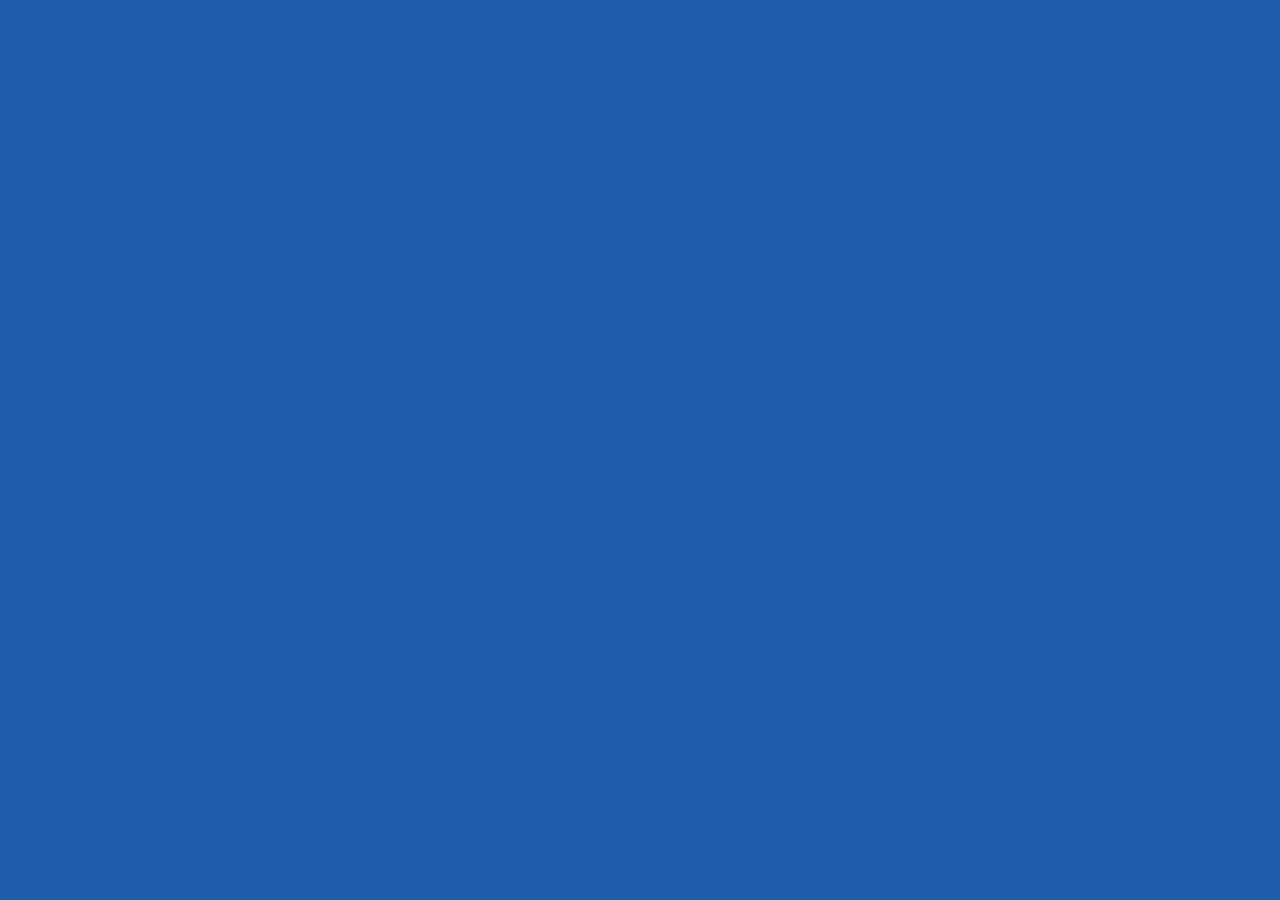
==== index.html @ 23d186cd "Ajout backend + fichiers front-end" ====
<!DOCTYPE html>
<html lang="fr">
    <head>
        <meta charset="UTF-8">
        <meta name="viewport" content="width=device-width, initial-scale=1.0">
        <meta name="description" content="">
        
        <link rel="stylesheet" href="css/main.css">
        <title>Document</title>
    </head>
    <body>
    
    </body>
</html>
---- css/main.css ----
body {
  background-color: #205ba7; }
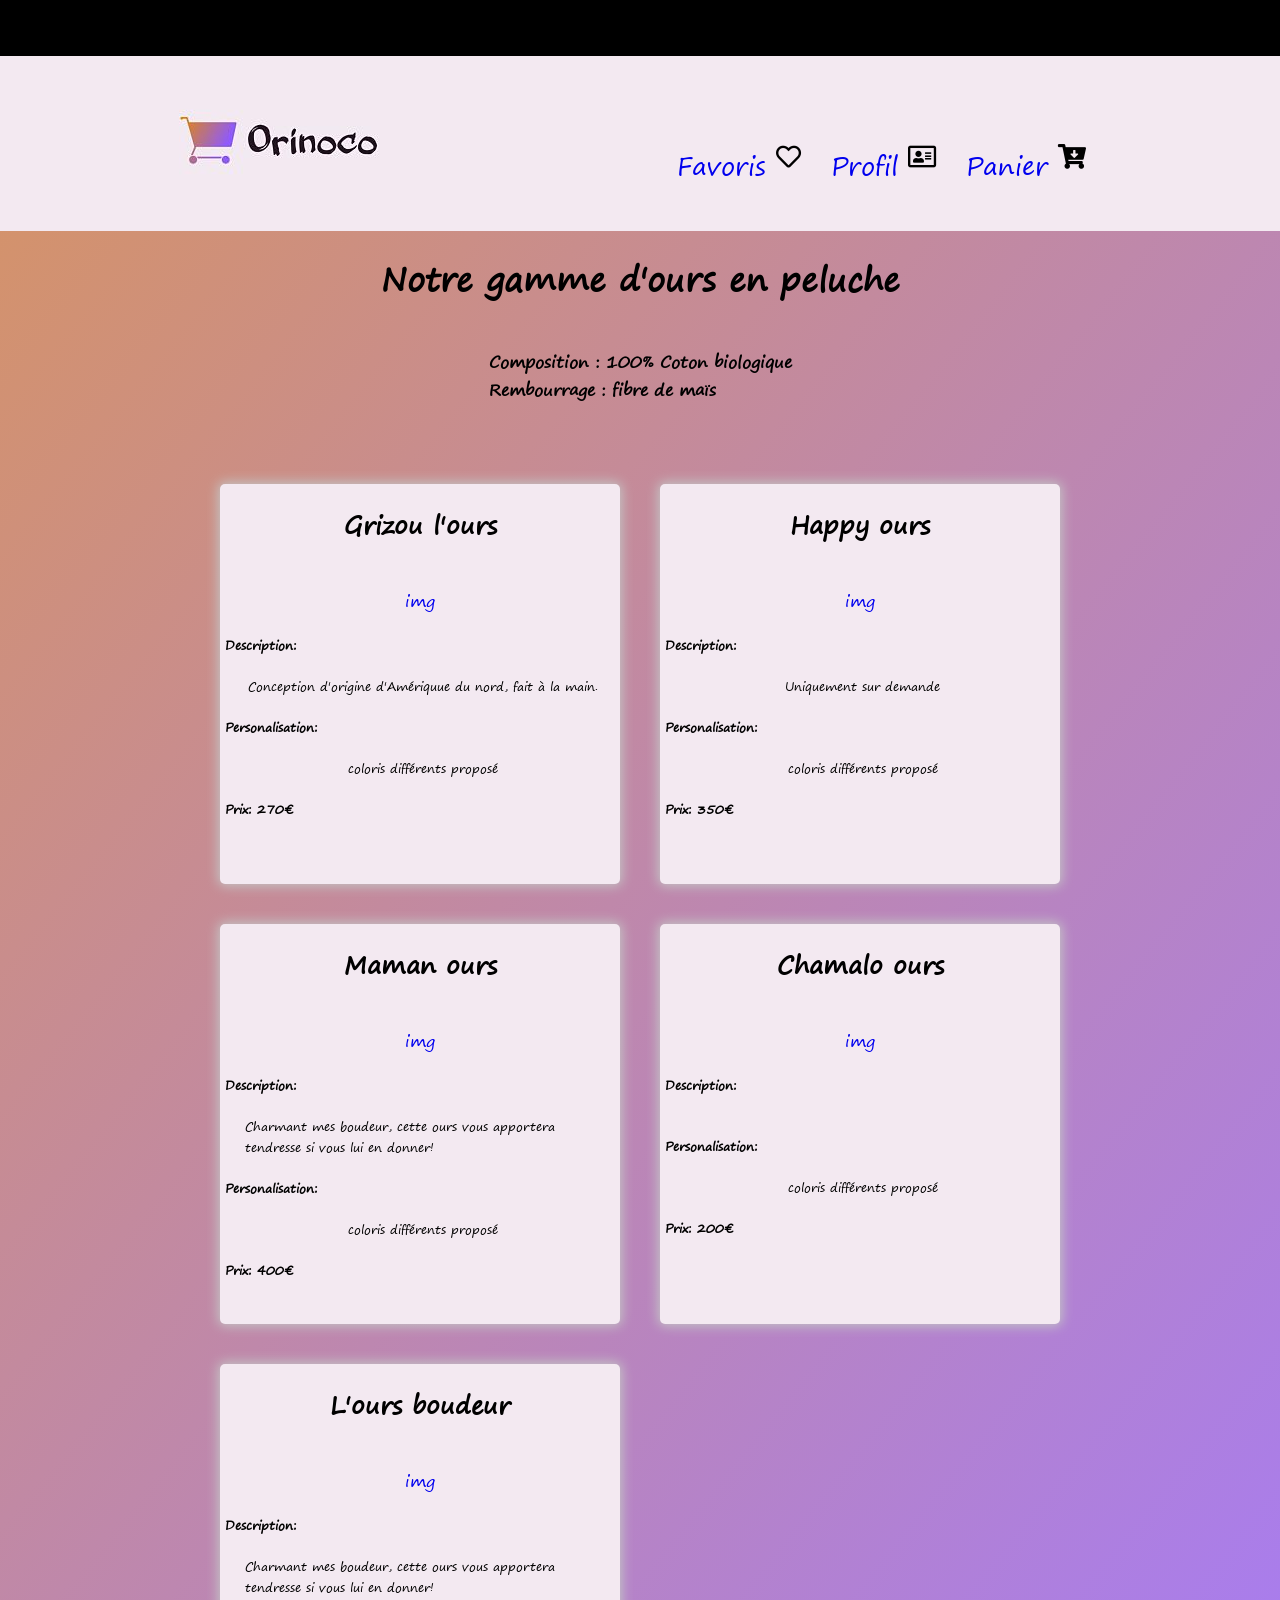
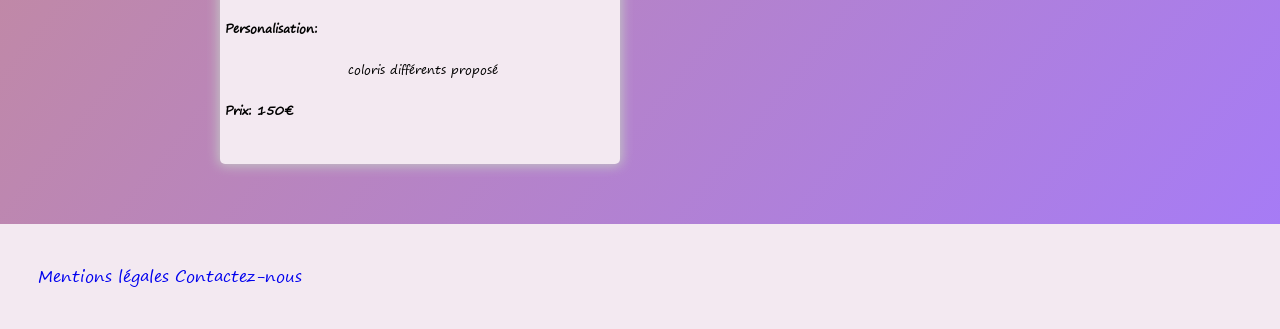
==== commit ed1d4a8b: "Ajout front-end" ====
--- a/index.html
+++ b/index.html
@@ -3,12 +3,110 @@
     <head>
         <meta charset="UTF-8">
         <meta name="viewport" content="width=device-width, initial-scale=1.0">
-        <meta name="description" content="">
+        <meta name="description" content="Orinoco le site spécialisé dans l'artisanat des ours en peluche 100% coton biologique">
+        <link rel="shortcut icon" type="img/jpg" href="img/favicon.jpg">
+        <link rel="stylesheet" href="https://use.fontawesome.com/releases/v5.14.0/css/all.css" 
+        integrity="sha384-HzLeBuhoNPvSl5KYnjx0BT+WB0QEEqLprO+NBkkk5gbc67FTaL7XIGa2w1L0Xbgc" crossorigin="anonymous">
+        <link rel="stylesheet" href="css/main.css">
         
-        <link rel="stylesheet" href="css/main.css">
-        <title>Document</title>
+        
+        <title>Orinico - Ours en peluche</title>
     </head>
     <body>
-    
+        <div id="main">
+            
+        </div>
+        <header>
+            <figure>
+                <a href="index.html"><img src="img/logo.jpg" alt="Logo de l'entreprise orinoco de conception de peluche"></a>
+            </figure>
+            <nav>
+                <ul class="icon">
+                    <li class="icon__description"><a href="index.html"><p>Favoris</p></a><i class="far fa-heart"></i></li>
+                    <li class="icon__description"><a href="index.html"><p>Profil</p></a><i class="far fa-address-card"></i></li>
+                    <li class="icon__description"><a href="panier.html"><p>Panier</p></a><i class="fas fa-cart-arrow-down"></i></li>
+                </ul>
+            </nav>
+        </header>
+        <main>
+            <h1>Notre gamme d'ours en peluche</h1>
+            <p><b>Composition : 100% Coton biologique<br> 
+               Rembourrage : fibre de maïs</b></p>
+            <ul class="item">
+                <li class="box">
+                    <h2>Grizou l'ours</h2>
+                    <a href="produit.html">
+                        <p>img</p>
+                    </a>
+                    <div class="details">
+                        <h4>Description:</h4>
+                        <p>Conception d'origine d'Amériquue du nord, fait à la main.</p>
+                        <h4>Personalisation:</h4>
+                        <p>coloris différents proposé</p>
+                        <h4>Prix: 270€</h4>
+                    </div>
+                </li>
+                <li class="box">
+                    <h2>Happy ours</h2>
+                    <a href="produit.html">
+                        <p>img</p>
+                    </a>
+                    <div class="details">
+                        <h4>Description:</h4>
+                        <p>Uniquement sur demande</p>
+                        <h4>Personalisation:</h4>
+                        <p>coloris différents proposé</p>
+                        <h4>Prix: 350€</h4>
+                    </div>
+                </li>
+                <li class="box">
+                    <h2>Maman ours</h2>
+                    <a href="produit.html">
+                        <p>img</p>
+                    </a>
+                    <div class="details">
+                        <h4>Description:</h4>
+                        <p>Charmant mes boudeur, cette ours vous apportera tendresse si vous lui en donner!</p>
+                        <h4>Personalisation:</h4>
+                        <p>coloris différents proposé</p>
+                        <h4>Prix: 400€</h4>
+                    </div>
+                </li>
+                <li class="box">
+                    <h2>Chamalo ours</h2>
+                    <a href="produit.html">
+                        <p>img</p>
+                    </a>
+                    <div class="details">
+                        <h4>Description:</h4>
+                        <p></p>
+                        <h4>Personalisation:</h4>
+                        <p>coloris différents proposé</p>
+                        <h4>Prix: 200€</h4>
+                    </div>
+                </li>
+                <li class="box">
+                    <h2>L'ours boudeur</h2>
+                    <a href="produit.html">
+                        <p>img</p>
+                    </a>
+                    <div class="details">
+                        <h4>Description:</h4>
+                        <p>Charmant mes boudeur, cette ours vous apportera tendresse si vous lui en donner!</p>
+                        <h4>Personalisation:</h4>
+                        <p>coloris différents proposé</p>
+                        <h4>Prix: 150€</h4>
+                    </div>
+                </li> 
+            </ul>
+        </main>
+        <footer>
+            <a href="index.html">Mentions légales</a>
+            <a href="mailto:totalrecall@tomars.com">Contactez-nous</a>
+        </footer>
+
+    <!--::::::::::::::::::::::::::::::: Script JS :::::::::::::::::::::::::::::::-->
+        <script src="js/index.js"></script>
+    <!--::::::::::::::::::::::::::::::: End :::::::::::::::::::::::::::::::-->
     </body>
 </html>
--- a/css/main.css
+++ b/css/main.css
@@ -1,2 +1,79 @@
-body {
-  background-color: #205ba7; }
+@charset "UTF-8";
+@font-face {
+  font-family: 'segoepr';
+  src: url("../fonts/segoepr.eot"), url("../fonts/segoepr.woff"), url("../fonts/segoepr.ttf"), url("../fonts/segoepr.svg"); }
+
+/*:::::::::::::::::::::::::::::::::::::::: Page index ::::::::::::::::::::::::::::::::::::::::*/
+/*---------- Corps ----------*/
+* {
+  font-family: 'segoepr';
+  margin: 0;
+  padding: 0; }
+
+/*---------- En-tête ----------*/
+header {
+  display: flex;
+  justify-content: space-around;
+  padding: 3%;
+  background-color: #f3e9f1; }
+  header img {
+    border-radius: 8px; }
+  header nav {
+    margin-top: 50px; }
+    header nav .icon {
+      display: flex;
+      list-style-type: none;
+      font-size: 25px; }
+      header nav .icon__description {
+        display: flex;
+        padding: 0 15px 0 15px; }
+        header nav .icon__description i {
+          margin-left: 10px; }
+
+/*---------- Contenu principal ----------*/
+main {
+  background: linear-gradient(to bottom right, #ca7b4dd2, #915cf3ce); }
+  main h1, main p, main h2 {
+    padding: 20px;
+    display: flex;
+    justify-content: center; }
+
+/*---------- Articles ----------*/
+.item {
+  display: flex;
+  width: 55rem;
+  flex-wrap: wrap;
+  margin: auto;
+  padding: 40px 0 40px 0; }
+
+.box {
+  background-color: #f3e9f1;
+  height: 400px;
+  width: 400px;
+  margin: 20px;
+  border-radius: 5px;
+  list-style-type: none;
+  box-shadow: 0px 0px 12px 2px #c4c5c5; }
+  .box .details {
+    font-size: 12px;
+    margin-left: 5px; }
+
+a {
+  text-decoration: none; }
+
+/*---------- Pied de page ----------*/
+footer {
+  padding: 3%;
+  background-color: #f3e9f1; }
+
+.cartForm {
+  width: 60%;
+  margin: 20px auto 0 auto;
+  padding: 20px;
+  text-align: center;
+  background-color: #915cf3ce;
+  color: #ffffff;
+  box-shadow: 0px 0px 12px 2px #c4c5c5;
+  border-radius: 10px; }
+
+/*:::::::::::::::::::::::::::::::::::::::: End page index ::::::::::::::::::::::::::::::::::::::::*/
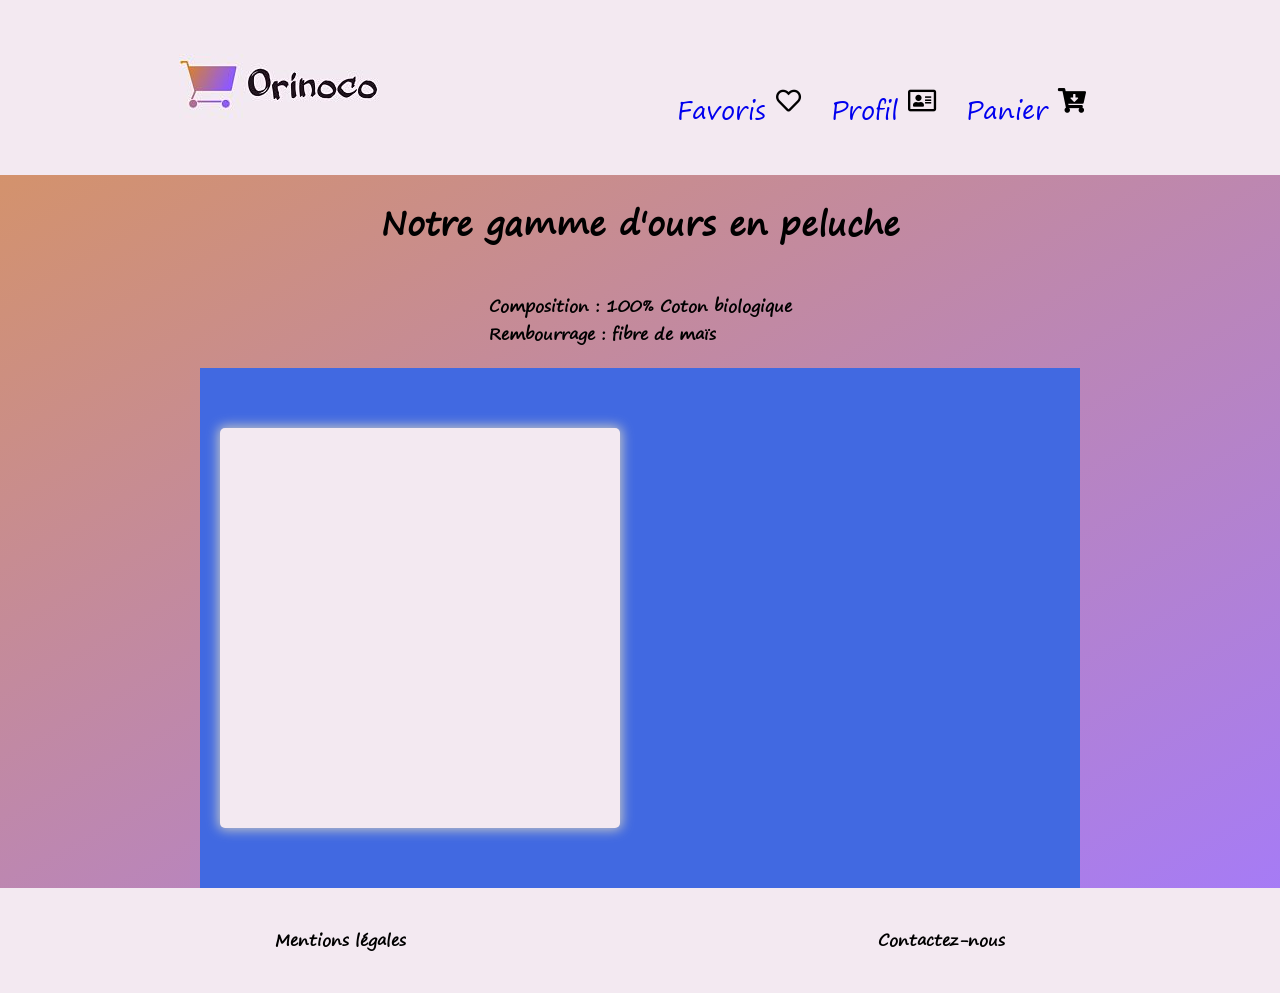
==== commit 656a1764: "Ajout code js / API" ====
--- a/index.html
+++ b/index.html
@@ -13,9 +13,6 @@
         <title>Orinico - Ours en peluche</title>
     </head>
     <body>
-        <div id="main">
-            
-        </div>
         <header>
             <figure>
                 <a href="index.html"><img src="img/logo.jpg" alt="Logo de l'entreprise orinoco de conception de peluche"></a>
@@ -32,81 +29,18 @@
             <h1>Notre gamme d'ours en peluche</h1>
             <p><b>Composition : 100% Coton biologique<br> 
                Rembourrage : fibre de maïs</b></p>
-            <ul class="item">
-                <li class="box">
-                    <h2>Grizou l'ours</h2>
-                    <a href="produit.html">
-                        <p>img</p>
-                    </a>
-                    <div class="details">
-                        <h4>Description:</h4>
-                        <p>Conception d'origine d'Amériquue du nord, fait à la main.</p>
-                        <h4>Personalisation:</h4>
-                        <p>coloris différents proposé</p>
-                        <h4>Prix: 270€</h4>
-                    </div>
-                </li>
-                <li class="box">
-                    <h2>Happy ours</h2>
-                    <a href="produit.html">
-                        <p>img</p>
-                    </a>
-                    <div class="details">
-                        <h4>Description:</h4>
-                        <p>Uniquement sur demande</p>
-                        <h4>Personalisation:</h4>
-                        <p>coloris différents proposé</p>
-                        <h4>Prix: 350€</h4>
-                    </div>
-                </li>
-                <li class="box">
-                    <h2>Maman ours</h2>
-                    <a href="produit.html">
-                        <p>img</p>
-                    </a>
-                    <div class="details">
-                        <h4>Description:</h4>
-                        <p>Charmant mes boudeur, cette ours vous apportera tendresse si vous lui en donner!</p>
-                        <h4>Personalisation:</h4>
-                        <p>coloris différents proposé</p>
-                        <h4>Prix: 400€</h4>
-                    </div>
-                </li>
-                <li class="box">
-                    <h2>Chamalo ours</h2>
-                    <a href="produit.html">
-                        <p>img</p>
-                    </a>
-                    <div class="details">
-                        <h4>Description:</h4>
-                        <p></p>
-                        <h4>Personalisation:</h4>
-                        <p>coloris différents proposé</p>
-                        <h4>Prix: 200€</h4>
-                    </div>
-                </li>
-                <li class="box">
-                    <h2>L'ours boudeur</h2>
-                    <a href="produit.html">
-                        <p>img</p>
-                    </a>
-                    <div class="details">
-                        <h4>Description:</h4>
-                        <p>Charmant mes boudeur, cette ours vous apportera tendresse si vous lui en donner!</p>
-                        <h4>Personalisation:</h4>
-                        <p>coloris différents proposé</p>
-                        <h4>Prix: 150€</h4>
-                    </div>
-                </li> 
-            </ul>
+            <!--Intégration des produits js-->
+            <div id="bear">
+
+            </div>
         </main>
-        <footer>
-            <a href="index.html">Mentions légales</a>
-            <a href="mailto:totalrecall@tomars.com">Contactez-nous</a>
-        </footer>
+    <footer>
+        <a href="index.html"><b>Mentions légales</b></a>
+        <a href="mailto:totalrecall@tomars.com"><b>Contactez-nous</b></a>
+    </footer>
 
     <!--::::::::::::::::::::::::::::::: Script JS :::::::::::::::::::::::::::::::-->
-        <script src="js/index.js"></script>
+    <script src="js/index.js"></script>
     <!--::::::::::::::::::::::::::::::: End :::::::::::::::::::::::::::::::-->
     </body>
 </html>
--- a/css/main.css
+++ b/css/main.css
@@ -39,14 +39,15 @@
     justify-content: center; }
 
 /*---------- Articles ----------*/
-.item {
+#bear {
   display: flex;
   width: 55rem;
   flex-wrap: wrap;
   margin: auto;
-  padding: 40px 0 40px 0; }
+  padding: 40px 0 40px 0;
+  background-color: royalblue; }
 
-.box {
+.item {
   background-color: #f3e9f1;
   height: 400px;
   width: 400px;
@@ -54,26 +55,38 @@
   border-radius: 5px;
   list-style-type: none;
   box-shadow: 0px 0px 12px 2px #c4c5c5; }
-  .box .details {
-    font-size: 12px;
-    margin-left: 5px; }
 
 a {
   text-decoration: none; }
 
 /*---------- Pied de page ----------*/
 footer {
+  width: 94%;
+  display: flex;
+  justify-content: space-around;
   padding: 3%;
   background-color: #f3e9f1; }
+  footer a {
+    color: black; }
 
-.cartForm {
-  width: 60%;
+/*:::::::::::::::::::::::::::::::::::::::: Page panier ::::::::::::::::::::::::::::::::::::::::*/
+/*---------- Formulaire ---------- */
+.info {
+  padding-bottom: 150px; }
+
+.form {
+  width: 40%;
   margin: 20px auto 0 auto;
-  padding: 20px;
+  padding-bottom: 80px;
   text-align: center;
-  background-color: #915cf3ce;
+  background: linear-gradient(to top right, #ca7b4dd2, #915cf3ce);
   color: #ffffff;
   box-shadow: 0px 0px 12px 2px #c4c5c5;
   border-radius: 10px; }
 
-/*:::::::::::::::::::::::::::::::::::::::: End page index ::::::::::::::::::::::::::::::::::::::::*/
+#btn {
+  padding: 20px; }
+
+/*:::::::::::::::::::::::::::::::::::::::: Page confirmation ::::::::::::::::::::::::::::::::::::::::*/
+.content {
+  padding: 15%; }
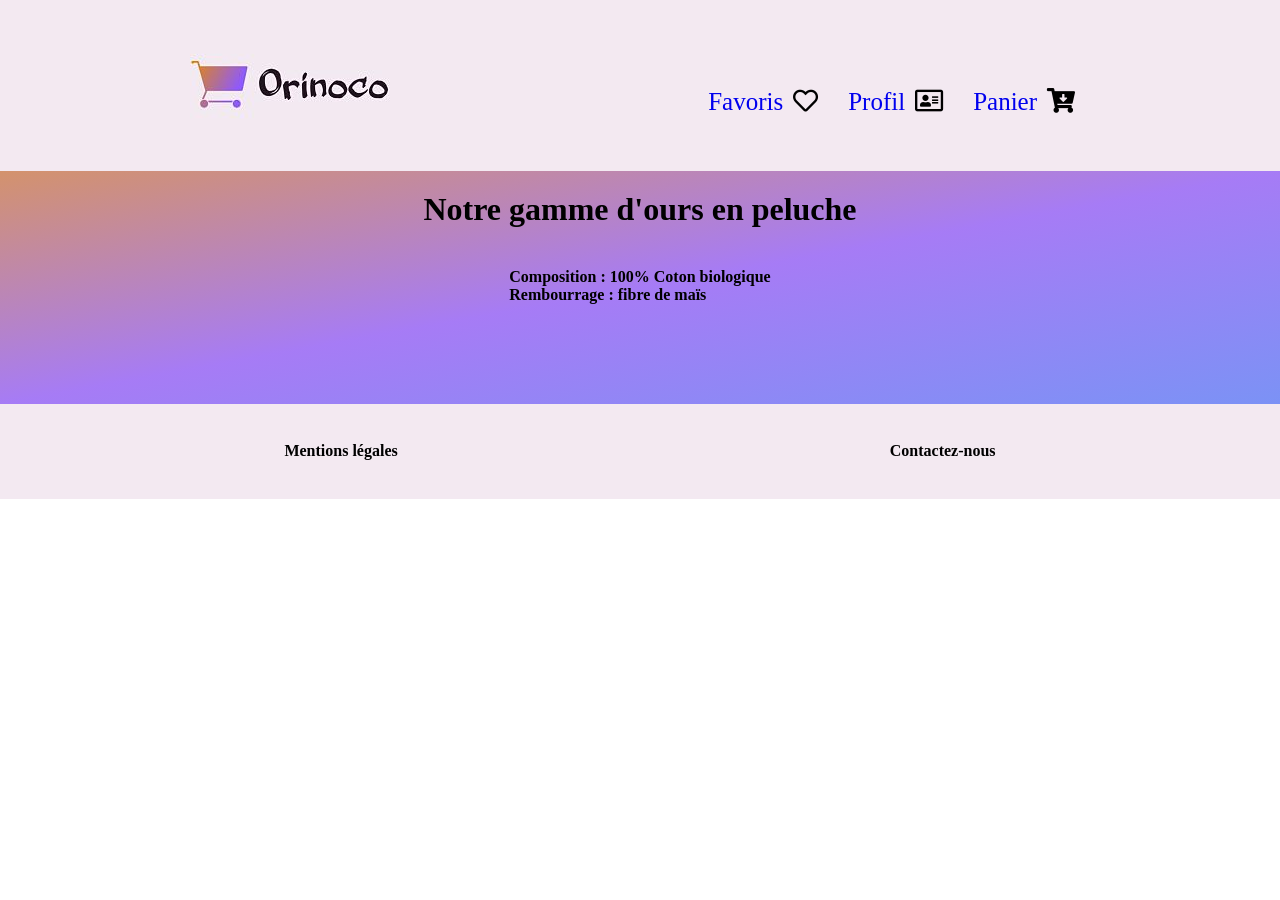
==== commit 7f114d47: "Affichage produit" ====
--- a/index.html
+++ b/index.html
@@ -29,10 +29,10 @@
             <h1>Notre gamme d'ours en peluche</h1>
             <p><b>Composition : 100% Coton biologique<br> 
                Rembourrage : fibre de maïs</b></p>
+
             <!--Intégration des produits js-->
-            <div id="bear">
-
-            </div>
+            <ul id="bear"></ul>
+            
         </main>
     <footer>
         <a href="index.html"><b>Mentions légales</b></a>
--- a/css/main.css
+++ b/css/main.css
@@ -1,12 +1,8 @@
 @charset "UTF-8";
-@font-face {
-  font-family: 'segoepr';
-  src: url("../fonts/segoepr.eot"), url("../fonts/segoepr.woff"), url("../fonts/segoepr.ttf"), url("../fonts/segoepr.svg"); }
-
 /*:::::::::::::::::::::::::::::::::::::::: Page index ::::::::::::::::::::::::::::::::::::::::*/
 /*---------- Corps ----------*/
 * {
-  font-family: 'segoepr';
+  font-family: 'karmaGeorgia, serif, sans-serif';
   margin: 0;
   padding: 0; }
 
@@ -32,7 +28,7 @@
 
 /*---------- Contenu principal ----------*/
 main {
-  background: linear-gradient(to bottom right, #ca7b4dd2, #915cf3ce); }
+  background: linear-gradient(to bottom right, #ca7b4dd2, #915cf3ce, #5c78f3ce); }
   main h1, main p, main h2 {
     padding: 20px;
     display: flex;
@@ -40,21 +36,19 @@
 
 /*---------- Articles ----------*/
 #bear {
-  display: flex;
-  width: 55rem;
-  flex-wrap: wrap;
+  width: 70%;
   margin: auto;
-  padding: 40px 0 40px 0;
-  background-color: royalblue; }
+  padding: 40px 0 40px 0; }
 
 .item {
-  background-color: #f3e9f1;
-  height: 400px;
-  width: 400px;
-  margin: 20px;
+  background-color: #dac6ffce;
   border-radius: 5px;
-  list-style-type: none;
-  box-shadow: 0px 0px 12px 2px #c4c5c5; }
+  box-shadow: 0px 0px 12px 2px #c4c5c5;
+  list-style: none;
+  margin: 100px; }
+  .item .row {
+    display: flex;
+    justify-content: center; }
 
 a {
   text-decoration: none; }
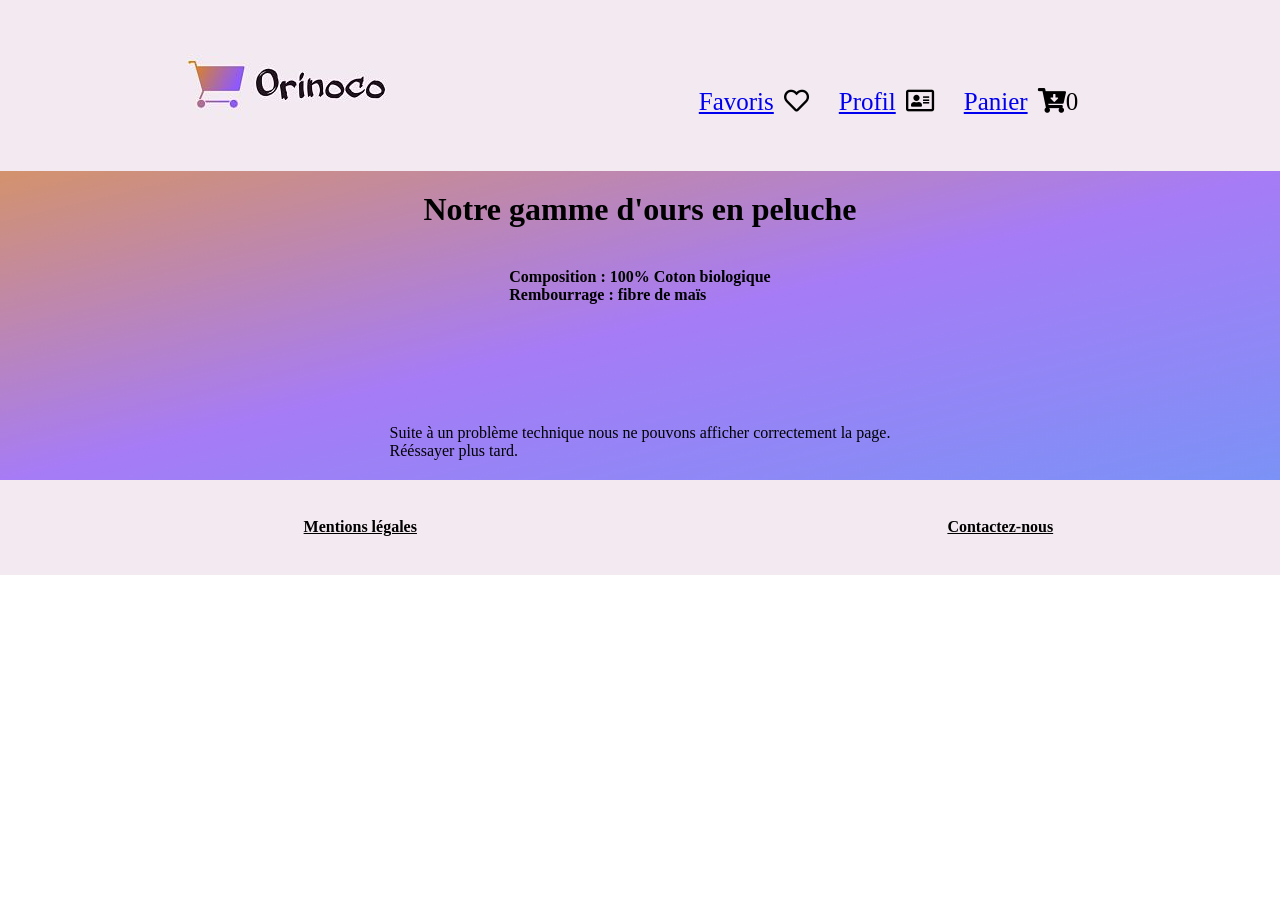
==== commit f94d1ded: "Ajout JS modification html" ====
--- a/index.html
+++ b/index.html
@@ -8,39 +8,40 @@
         <link rel="stylesheet" href="https://use.fontawesome.com/releases/v5.14.0/css/all.css" 
         integrity="sha384-HzLeBuhoNPvSl5KYnjx0BT+WB0QEEqLprO+NBkkk5gbc67FTaL7XIGa2w1L0Xbgc" crossorigin="anonymous">
         <link rel="stylesheet" href="css/main.css">
-        
+
         
         <title>Orinico - Ours en peluche</title>
     </head>
     <body>
-        <header>
-            <figure>
-                <a href="index.html"><img src="img/logo.jpg" alt="Logo de l'entreprise orinoco de conception de peluche"></a>
-            </figure>
-            <nav>
-                <ul class="icon">
-                    <li class="icon__description"><a href="index.html"><p>Favoris</p></a><i class="far fa-heart"></i></li>
-                    <li class="icon__description"><a href="index.html"><p>Profil</p></a><i class="far fa-address-card"></i></li>
-                    <li class="icon__description"><a href="panier.html"><p>Panier</p></a><i class="fas fa-cart-arrow-down"></i></li>
-                </ul>
-            </nav>
-        </header>
-        <main>
-            <h1>Notre gamme d'ours en peluche</h1>
-            <p><b>Composition : 100% Coton biologique<br> 
-               Rembourrage : fibre de maïs</b></p>
-
+      <header>
+        <figure>
+          <a href="index.html"><img src="img/logo.jpg" alt="Logo de l'entreprise orinoco de conception de peluche"></a>
+        </figure>
+        <nav>
+          <ul class="icon">
+            <li class="icon__description"><a href="index.html"><p>Favoris</p></a><i class="far fa-heart"></i></li>
+            <li class="icon__description"><a href="index.html"><p>Profil</p></a><i class="far fa-address-card"></i></li>
+            <li class="icon__description"><a href="panier.html"><p>Panier</p></a><i class="fas fa-cart-arrow-down"></i><div class="item__number"></div></li>
+          </ul>
+        </nav>
+      </header>
+      <main>
+        <div class="error">
+          <h1>Notre gamme d'ours en peluche</h1>
+          <p><b>Composition : 100% Coton biologique<br>
+            Rembourrage : fibre de maïs</b></p>
+          <ul id="bear">
             <!--Intégration des produits js-->
-            <ul id="bear"></ul>
-            
-        </main>
-    <footer>
+          </ul>
+        </div>
+      </main>
+      <footer>
         <a href="index.html"><b>Mentions légales</b></a>
         <a href="mailto:totalrecall@tomars.com"><b>Contactez-nous</b></a>
-    </footer>
-
-    <!--::::::::::::::::::::::::::::::: Script JS :::::::::::::::::::::::::::::::-->
-    <script src="js/index.js"></script>
-    <!--::::::::::::::::::::::::::::::: End :::::::::::::::::::::::::::::::-->
+      </footer>
+      <!--::::::::::::::::::::::::::::::: Script JS :::::::::::::::::::::::::::::::-->
+      <script src="js/index.js"></script> 
+      <script src="js/nombresArticles.js"></script> 
+      <!--::::::::::::::::::::::::::::::: End :::::::::::::::::::::::::::::::-->
     </body>
 </html>
--- a/css/main.css
+++ b/css/main.css
@@ -1,4 +1,3 @@
-@charset "UTF-8";
 /*:::::::::::::::::::::::::::::::::::::::: Page index ::::::::::::::::::::::::::::::::::::::::*/
 /*---------- Corps ----------*/
 * {
@@ -6,7 +5,6 @@
   margin: 0;
   padding: 0; }
 
-/*---------- En-tête ----------*/
 header {
   display: flex;
   justify-content: space-around;
@@ -39,48 +37,31 @@
   width: 70%;
   margin: auto;
   padding: 40px 0 40px 0; }
-
-.item {
-  background-color: #dac6ffce;
-  border-radius: 5px;
-  box-shadow: 0px 0px 12px 2px #c4c5c5;
-  list-style: none;
-  margin: 100px; }
-  .item .row {
-    display: flex;
-    justify-content: center; }
-
-a {
-  text-decoration: none; }
+  #bear .item {
+    background-color: #dac6ffce;
+    border-radius: 5px;
+    box-shadow: 0px 0px 12px 2px #c4c5c5;
+    list-style: none;
+    margin: 100px; }
+    #bear .item .row {
+      display: flex;
+      justify-content: center; }
 
 /*---------- Pied de page ----------*/
 footer {
-  width: 94%;
   display: flex;
   justify-content: space-around;
   padding: 3%;
-  background-color: #f3e9f1; }
+  background-color: #f3e9f1;
+  width: 100%;
+  height: auto; }
   footer a {
     color: black; }
 
-/*:::::::::::::::::::::::::::::::::::::::: Page panier ::::::::::::::::::::::::::::::::::::::::*/
-/*---------- Formulaire ---------- */
-.info {
-  padding-bottom: 150px; }
-
-.form {
-  width: 40%;
-  margin: 20px auto 0 auto;
-  padding-bottom: 80px;
-  text-align: center;
-  background: linear-gradient(to top right, #ca7b4dd2, #915cf3ce);
-  color: #ffffff;
-  box-shadow: 0px 0px 12px 2px #c4c5c5;
-  border-radius: 10px; }
-
-#btn {
-  padding: 20px; }
-
-/*:::::::::::::::::::::::::::::::::::::::: Page confirmation ::::::::::::::::::::::::::::::::::::::::*/
-.content {
-  padding: 15%; }
+#item__details {
+  width: 70%;
+  margin: auto;
+  padding: 40px 0 40px 0;
+  background-color: #dac6ffce;
+  border-radius: 5px;
+  box-shadow: 0px 0px 12px 2px #c4c5c5; }
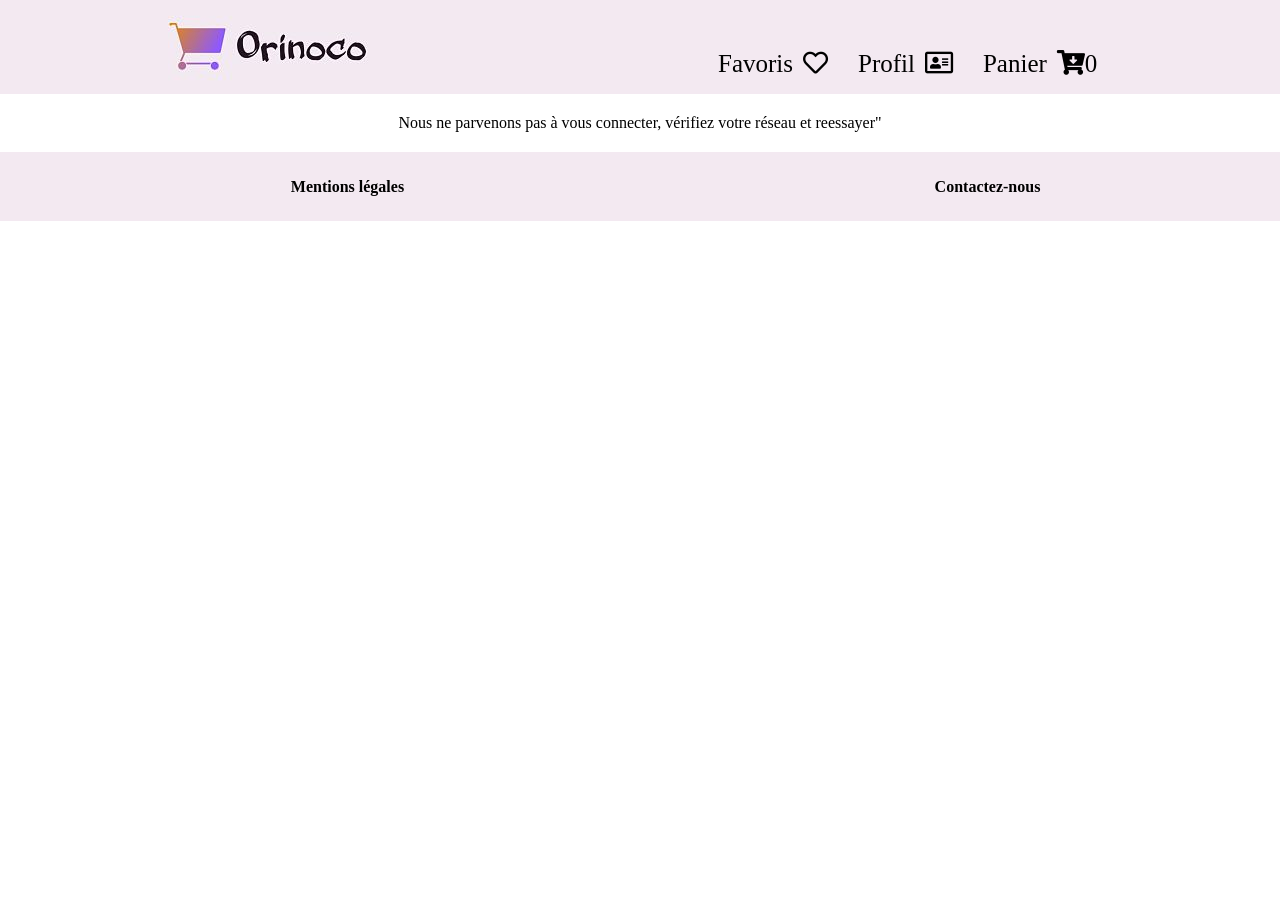
==== commit fad2763a: "Design html / css" ====
--- a/index.html
+++ b/index.html
@@ -31,7 +31,7 @@
           <p><b>Composition : 100% Coton biologique<br>
             Rembourrage : fibre de maïs</b></p>
           <ul id="bear">
-            <!--Intégration des produits js-->
+            <!--Intégration des articles js-->
           </ul>
         </div>
       </main>
@@ -39,9 +39,11 @@
         <a href="index.html"><b>Mentions légales</b></a>
         <a href="mailto:totalrecall@tomars.com"><b>Contactez-nous</b></a>
       </footer>
+
       <!--::::::::::::::::::::::::::::::: Script JS :::::::::::::::::::::::::::::::-->
       <script src="js/index.js"></script> 
       <script src="js/nombresArticles.js"></script> 
       <!--::::::::::::::::::::::::::::::: End :::::::::::::::::::::::::::::::-->
+      
     </body>
 </html>
--- a/css/main.css
+++ b/css/main.css
@@ -1,5 +1,4 @@
-/*:::::::::::::::::::::::::::::::::::::::: Page index ::::::::::::::::::::::::::::::::::::::::*/
-/*---------- Corps ----------*/
+/*==================== Contenu principal 4 pages html ====================*/
 * {
   font-family: 'karmaGeorgia, serif, sans-serif';
   margin: 0;
@@ -8,7 +7,6 @@
 header {
   display: flex;
   justify-content: space-around;
-  padding: 3%;
   background-color: #f3e9f1; }
   header img {
     border-radius: 8px; }
@@ -24,44 +22,90 @@
         header nav .icon__description i {
           margin-left: 10px; }
 
-/*---------- Contenu principal ----------*/
-main {
-  background: linear-gradient(to bottom right, #ca7b4dd2, #915cf3ce, #5c78f3ce); }
-  main h1, main p, main h2 {
-    padding: 20px;
+a {
+  text-decoration: none;
+  color: black; }
+
+main h1, main p, main h2 {
+  padding: 20px;
+  display: flex;
+  justify-content: center; }
+
+footer {
+  display: flex;
+  justify-content: space-around;
+  padding: 2%;
+  background-color: #f3e9f1;
+  width: 100%;
+  height: auto; }
+
+/*==================== Page index ====================*/
+/*---------- Articles ----------*/
+.item {
+  width: 45%;
+  margin: auto;
+  padding-bottom: 40px;
+  margin-bottom: 40px;
+  background: linear-gradient(to bottom right, #ca7b4dd2, #915cf3ce, #5c78f3ce);
+  border-radius: 5px;
+  box-shadow: 0px 0px 25px 0px #000000;
+  list-style: none; }
+  .item .row {
     display: flex;
     justify-content: center; }
 
+/*==================== Page produit ====================*/
 /*---------- Articles ----------*/
-#bear {
-  width: 70%;
+#item__details {
+  width: 45%;
   margin: auto;
-  padding: 40px 0 40px 0; }
-  #bear .item {
-    background-color: #dac6ffce;
-    border-radius: 5px;
-    box-shadow: 0px 0px 12px 2px #c4c5c5;
-    list-style: none;
-    margin: 100px; }
-    #bear .item .row {
-      display: flex;
-      justify-content: center; }
+  background: linear-gradient(to bottom right, #ca7b4dd2, #915cf3ce, #5c78f3ce);
+  padding-bottom: 40px;
+  margin-bottom: 50px;
+  margin-top: 50px;
+  border-radius: 5px;
+  box-shadow: 0px 0px 25px 0px #000000; }
+  #item__details h3 {
+    background-color: #f3e9f1;
+    margin: 10px 315px 10px 315px;
+    border-radius: 10px;
+    padding: 10px; }
 
-/*---------- Pied de page ----------*/
-footer {
+/*==================== Page panier ====================*/
+#item__select {
+  width: 45%;
+  margin: auto;
+  background: linear-gradient(to bottom right, #ca7b4dd2, #915cf3ce, #5c78f3ce);
+  padding-bottom: 40px;
+  margin-bottom: 50px;
+  margin-top: 50px;
+  border-radius: 5px;
+  box-shadow: 0px 0px 25px 0px #000000; }
+
+.details__form {
+  width: 60%;
   display: flex;
-  justify-content: space-around;
-  padding: 3%;
-  background-color: #f3e9f1;
-  width: 100%;
-  height: auto; }
-  footer a {
-    color: black; }
+  flex-direction: row;
+  justify-content: space-between;
+  margin: 20px auto 0 auto;
+  padding-bottom: 80px;
+  text-align: center;
+  background: linear-gradient(to top right, #ca7b4dd2, #915cf3ce);
+  color: #ffffff;
+  box-shadow: 0px 0px 12px 2px #c4c5c5;
+  border-radius: 10px; }
 
-#item__details {
-  width: 70%;
-  margin: auto;
-  padding: 40px 0 40px 0;
-  background-color: #dac6ffce;
-  border-radius: 5px;
-  box-shadow: 0px 0px 12px 2px #c4c5c5; }
+table {
+  margin-top: 50px;
+  display: flex;
+  flex-direction: column;
+  align-items: center; }
+  table thead {
+    margin-left: 30px; }
+    table thead tr {
+      margin-left: 30px; }
+
+/*----------Responsive-Menu-1024px----------*/
+/*----------Responsive-Menu-800px----------*/
+/*----------Responsive-Menu-745px----------*/
+/*----------Responsive-Menu-450px----------*/
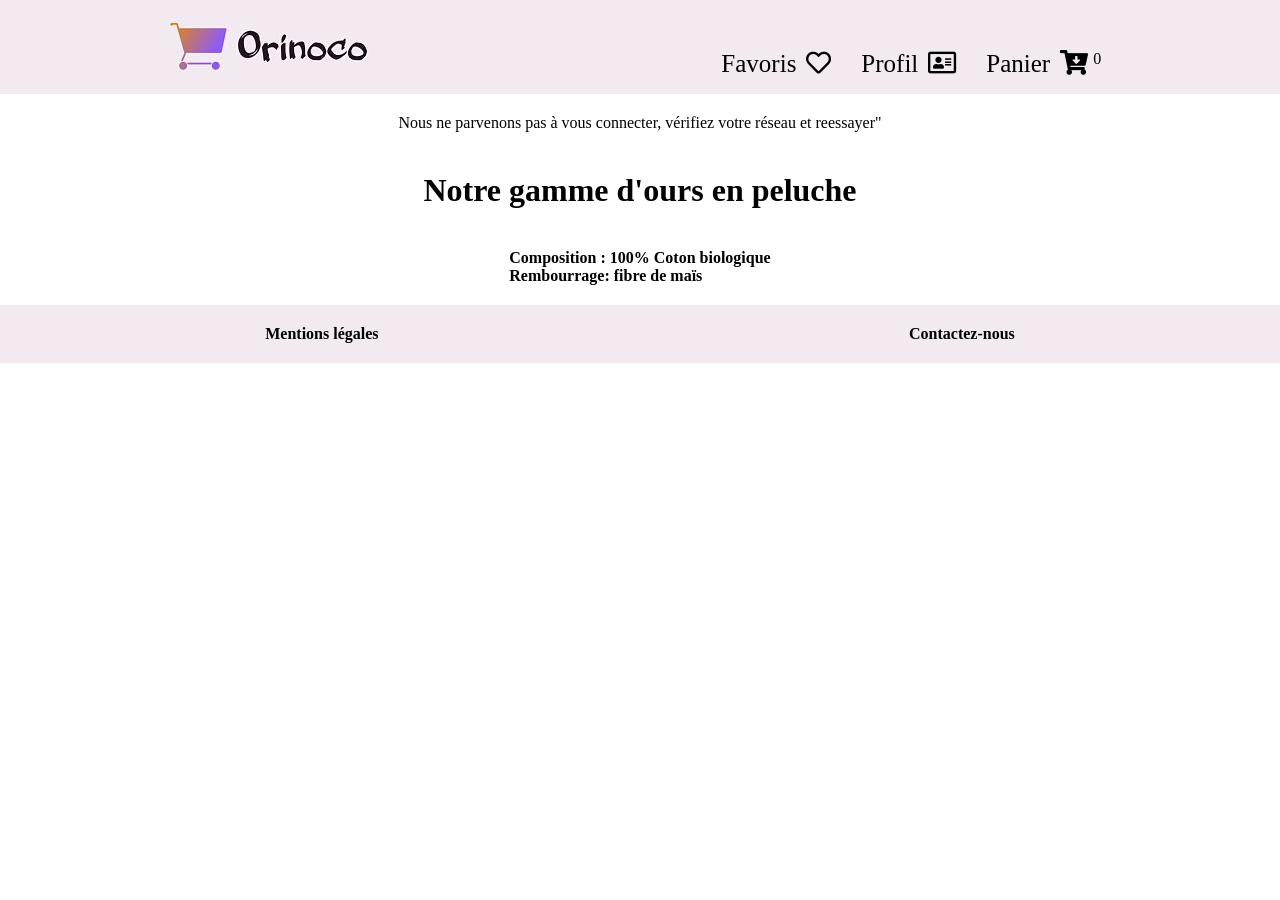
==== commit a2275766: "responsive" ====
--- a/index.html
+++ b/index.html
@@ -26,10 +26,10 @@
         </nav>
       </header>
       <main>
-        <div class="error">
-          <h1>Notre gamme d'ours en peluche</h1>
-          <p><b>Composition : 100% Coton biologique<br>
-            Rembourrage : fibre de maïs</b></p>
+        <div class="error"></div>
+          <h1 class="component">Notre gamme d'ours en peluche</h1>
+          <p class="component"><b>Composition : 100% Coton biologique<br>
+              Rembourrage: fibre de maïs</b></p>
           <ul id="bear">
             <!--Intégration des articles js-->
           </ul>
--- a/css/main.css
+++ b/css/main.css
@@ -1,3 +1,4 @@
+@charset "UTF-8";
 /*==================== Contenu principal 4 pages html ====================*/
 * {
   font-family: 'karmaGeorgia, serif, sans-serif';
@@ -22,11 +23,14 @@
         header nav .icon__description i {
           margin-left: 10px; }
 
+body {
+  overflow-x: hidden; }
+
 a {
   text-decoration: none;
   color: black; }
 
-main h1, main p, main h2 {
+main h1, main p, main h2, main h3, main .puce {
   padding: 20px;
   display: flex;
   justify-content: center; }
@@ -34,10 +38,10 @@
 footer {
   display: flex;
   justify-content: space-around;
-  padding: 2%;
   background-color: #f3e9f1;
-  width: 100%;
-  height: auto; }
+  width: 100%; }
+  footer a {
+    padding: 20px 0 20px 0; }
 
 /*==================== Page index ====================*/
 /*---------- Articles ----------*/
@@ -67,11 +71,12 @@
   box-shadow: 0px 0px 25px 0px #000000; }
   #item__details h3 {
     background-color: #f3e9f1;
-    margin: 10px 315px 10px 315px;
+    margin: 10px 30% 10px 30%;
     border-radius: 10px;
     padding: 10px; }
 
 /*==================== Page panier ====================*/
+/*---------- Contenue ----------*/
 #item__select {
   width: 45%;
   margin: auto;
@@ -82,30 +87,84 @@
   border-radius: 5px;
   box-shadow: 0px 0px 25px 0px #000000; }
 
+/*---------- Détail articles tableaux ----------*/
+table {
+  margin-top: 50px;
+  display: flex;
+  flex-direction: column;
+  align-items: center; }
+  table th {
+    padding: 0 50px 0 30px; }
+  table td {
+    padding: 20px 20px 0 20px; }
+
+thead {
+  margin: 0 110px 0 20px; }
+
+/*---------- Formulaire ----------*/
 .details__form {
-  width: 60%;
+  width: 45%;
   display: flex;
-  flex-direction: row;
-  justify-content: space-between;
+  flex-direction: column;
   margin: 20px auto 0 auto;
-  padding-bottom: 80px;
+  padding-bottom: 20px;
   text-align: center;
   background: linear-gradient(to top right, #ca7b4dd2, #915cf3ce);
   color: #ffffff;
   box-shadow: 0px 0px 12px 2px #c4c5c5;
   border-radius: 10px; }
 
-table {
-  margin-top: 50px;
-  display: flex;
-  flex-direction: column;
-  align-items: center; }
-  table thead {
-    margin-left: 30px; }
-    table thead tr {
-      margin-left: 30px; }
+/*==================== Nombres d'articles ====================*/
+.item__number {
+  display: inline-block;
+  border-radius: 5rem;
+  position: relative;
+  top: 0px;
+  left: 5px;
+  right: 0px;
+  height: 20px;
+  font-size: 1rem;
+  text-align: center; }
 
+/*==================== confirmation commande ====================*/
+#order__confirmed {
+  background: linear-gradient(to top right, #ca7b4dd2, #915cf3ce);
+  height: 48rem; }
+
+/*==================== Responsive ====================*/
 /*----------Responsive-Menu-1024px----------*/
+@media screen and (max-width: 1024px) {
+  .item {
+    width: 55%; }
+    .item img {
+      height: 280px; }
+  th {
+    padding-left: 10px;
+    padding-right: 10px;
+    text-align: start; }
+  td {
+    padding-left: 0px;
+    padding-right: 0px;
+    text-align: start; } }
+
 /*----------Responsive-Menu-800px----------*/
 /*----------Responsive-Menu-745px----------*/
+@media screen and (max-width: 780px) {
+  .item img {
+    height: 240px; } }
+
+@media screen and (max-width: 660px) {
+  header ul {
+    display: flex;
+    flex-direction: column;
+    margin-top: -40px; }
+  .item img {
+    height: 200px; } }
+
 /*----------Responsive-Menu-450px----------*/
+@media screen and (max-width: 550px) {
+  .component {
+    text-align: center;
+    font-size: 15px; }
+  .item img {
+    height: 130px; } }
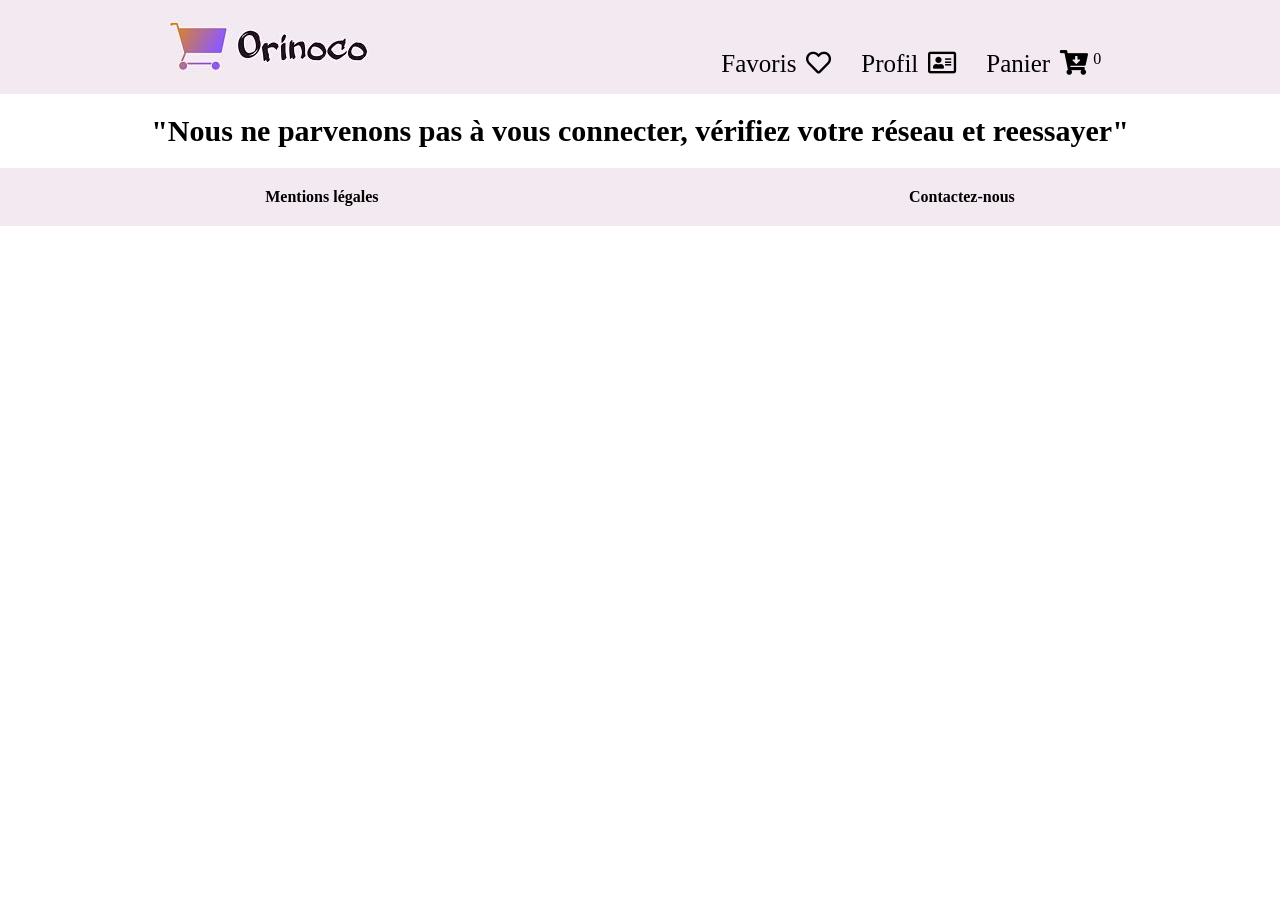
==== commit 4aabda68: "modif regExp / scss" ====
--- a/index.html
+++ b/index.html
@@ -26,7 +26,7 @@
         </nav>
       </header>
       <main>
-        <div class="error"></div>
+        <div class="error">
           <h1 class="component">Notre gamme d'ours en peluche</h1>
           <p class="component"><b>Composition : 100% Coton biologique<br>
               Rembourrage: fibre de maïs</b></p>
--- a/css/main.css
+++ b/css/main.css
@@ -1,9 +1,42 @@
 @charset "UTF-8";
-/*==================== Contenu principal 4 pages html ====================*/
-* {
-  font-family: 'karmaGeorgia, serif, sans-serif';
-  margin: 0;
-  padding: 0; }
+@font-face {
+  font-family: 'karma';
+  src: url("../fonts/karma.eot"), url("../fonts/karma.woff"), url("../fonts/karma.ttf"), url("../fonts/karma.svg"); }
+
+/*----------Responsive-Menu-1024px----------*/
+@media screen and (max-width: 1024px) {
+  .item {
+    width: 55%; }
+    .item img {
+      height: 280px; } }
+
+/*----------Responsive-Menu-745px----------*/
+@media screen and (max-width: 780px) {
+  th {
+    visibility: hidden; }
+  td {
+    display: flex;
+    flex-direction: column; }
+  .item img {
+    height: 240px; } }
+
+@media screen and (max-width: 660px) {
+  header ul {
+    display: flex;
+    flex-direction: column;
+    margin-top: -40px; }
+  .item img {
+    height: 200px; } }
+
+/*----------Responsive-Menu-450px----------*/
+@media screen and (max-width: 550px) {
+  .component {
+    text-align: center;
+    font-size: 15px; }
+  .item img {
+    height: 130px; }
+  .addCart {
+    font-size: 10px; } }
 
 header {
   display: flex;
@@ -23,6 +56,20 @@
         header nav .icon__description i {
           margin-left: 10px; }
 
+footer {
+  display: flex;
+  justify-content: space-around;
+  background-color: #f3e9f1;
+  width: 100%; }
+  footer a {
+    padding: 20px 0 20px 0; }
+
+/*==================== Contenu principal 4 pages html ====================*/
+* {
+  font-family: 'karmaGeorgia, serif, sans-serif';
+  margin: 0;
+  padding: 0; }
+
 body {
   overflow-x: hidden; }
 
@@ -34,14 +81,6 @@
   padding: 20px;
   display: flex;
   justify-content: center; }
-
-footer {
-  display: flex;
-  justify-content: space-around;
-  background-color: #f3e9f1;
-  width: 100%; }
-  footer a {
-    padding: 20px 0 20px 0; }
 
 /*==================== Page index ====================*/
 /*---------- Articles ----------*/
@@ -70,15 +109,16 @@
   border-radius: 5px;
   box-shadow: 0px 0px 25px 0px #000000; }
   #item__details h3 {
-    background-color: #f3e9f1;
     margin: 10px 30% 10px 30%;
     border-radius: 10px;
     padding: 10px; }
+  #item__details .section__choice {
+    width: 20%; }
 
 /*==================== Page panier ====================*/
 /*---------- Contenue ----------*/
 #item__select {
-  width: 45%;
+  width: 90%;
   margin: auto;
   background: linear-gradient(to bottom right, #ca7b4dd2, #915cf3ce, #5c78f3ce);
   padding-bottom: 40px;
@@ -130,41 +170,3 @@
 #order__confirmed {
   background: linear-gradient(to top right, #ca7b4dd2, #915cf3ce);
   height: 48rem; }
-
-/*==================== Responsive ====================*/
-/*----------Responsive-Menu-1024px----------*/
-@media screen and (max-width: 1024px) {
-  .item {
-    width: 55%; }
-    .item img {
-      height: 280px; }
-  th {
-    padding-left: 10px;
-    padding-right: 10px;
-    text-align: start; }
-  td {
-    padding-left: 0px;
-    padding-right: 0px;
-    text-align: start; } }
-
-/*----------Responsive-Menu-800px----------*/
-/*----------Responsive-Menu-745px----------*/
-@media screen and (max-width: 780px) {
-  .item img {
-    height: 240px; } }
-
-@media screen and (max-width: 660px) {
-  header ul {
-    display: flex;
-    flex-direction: column;
-    margin-top: -40px; }
-  .item img {
-    height: 200px; } }
-
-/*----------Responsive-Menu-450px----------*/
-@media screen and (max-width: 550px) {
-  .component {
-    text-align: center;
-    font-size: 15px; }
-  .item img {
-    height: 130px; } }
